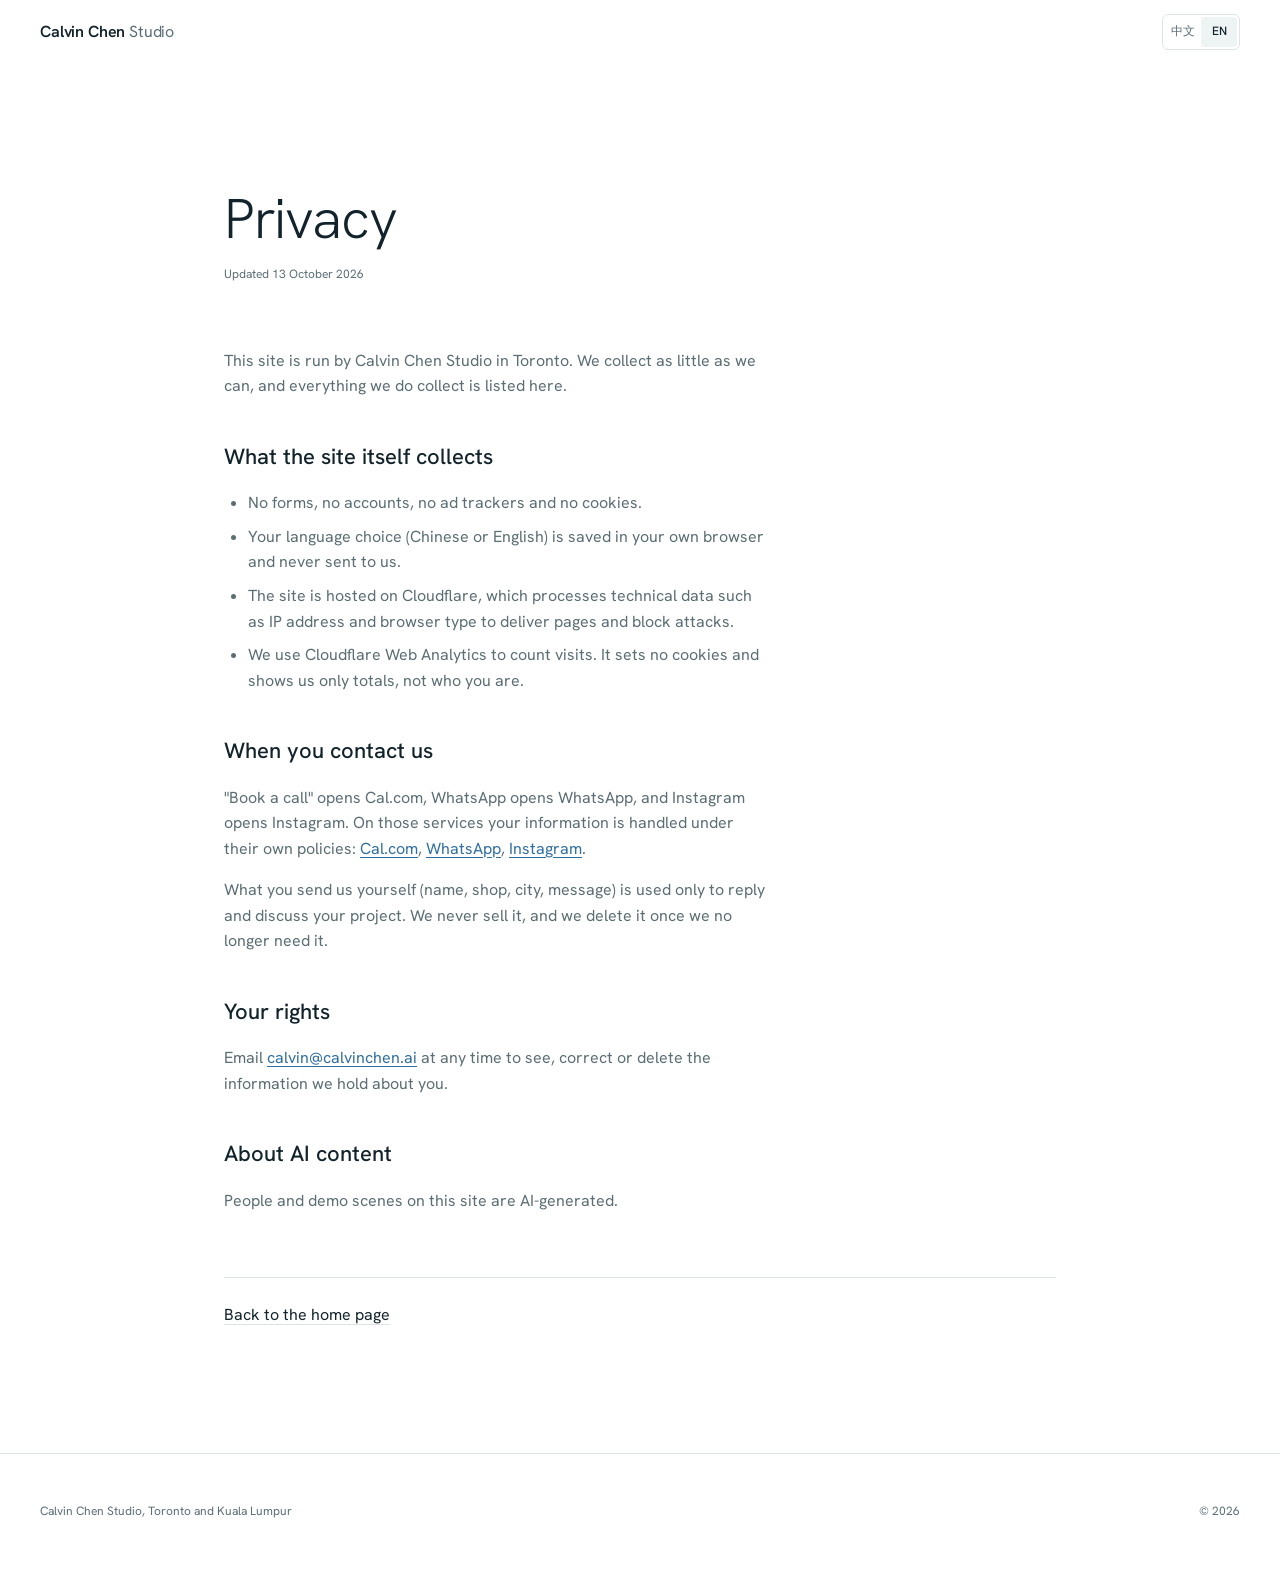
==== privacy.html @ 5a8c60ba "Redesign calvinchen.ai: white, blue-green, wide hero film - Centralised design tokens (tokens.css) a" ====
<!doctype html>
<html lang="zh-Hans" data-lang="zh">
<head>
<meta charset="utf-8">
<meta name="viewport" content="width=device-width, initial-scale=1, viewport-fit=cover">
<title>Privacy · Calvin Chen Studio</title>
<meta name="ccs-title-zh" content="隐私说明 · Calvin Chen Studio">
<meta name="ccs-title-en" content="Privacy · Calvin Chen Studio">
<meta name="description" content="How calvinchen.ai handles visitor information.">
<meta name="referrer" content="strict-origin-when-cross-origin">
<link rel="canonical" href="https://calvinchen.ai/privacy.html">
<link rel="stylesheet" href="assets/css/tokens.css">
<link rel="stylesheet" href="assets/css/base.css">
<link rel="stylesheet" href="assets/css/components.css">
<script src="assets/js/lang.js"></script>
<script src="assets/js/site.js" defer></script>
</head>
<body id="top">
<a class="skip-link" href="#main"><span lang="zh-Hans">跳到正文</span><span lang="en">Skip to content</span></a>

<header class="site-header">
  <div class="container site-header__row">
    <a class="brand" href="index.html">Calvin Chen <span>Studio</span></a>
    <div class="header-actions">
      <div class="lang-switch" role="group" aria-label="Language">
        <button type="button" data-set-lang="zh" aria-pressed="true">中文</button>
        <button type="button" data-set-lang="en" aria-pressed="false">EN</button>
      </div>
    </div>
  </div>
</header>

<main id="main" class="section">
  <div class="container container--narrow">
    <div class="section-head">
      <h1 class="t-h2"><span lang="zh-Hans">隐私说明</span><span lang="en">Privacy</span></h1>
      <p class="t-caption"><span lang="zh-Hans">更新于 2026 年 10 月 13 日</span><span lang="en">Updated 13 October 2026</span></p>
    </div>

    <!-- 中文 -->
    <div class="prose" lang="zh-Hans">
      <p>这个网站由 Calvin Chen Studio（多伦多）运营。我们尽量少收集信息，下面写清楚每一样。</p>

      <h2>网站本身收集什么</h2>
      <ul>
        <li>没有表单，没有账号，不放广告追踪，也不用 cookie。</li>
        <li>你选的语言（中文或 English）只存在你自己的浏览器里，不会传给我们。</li>
        <li>网站托管在 Cloudflare。为了把网页送到你手上、防攻击，Cloudflare 会处理 IP 地址、浏览器类型这类技术信息。</li>
        <li>我们用 Cloudflare Web Analytics 看访问量。它不用 cookie，只给我们汇总后的页面浏览数字，不会认出你是谁。</li>
      </ul>

      <h2>你联系我们的时候</h2>
      <p>点“约 20 分钟”会打开 Cal.com，点 WhatsApp 会打开 WhatsApp，点 Instagram 会打开 Instagram。到了这些平台上，信息按它们各自的隐私政策处理：
        <a href="https://cal.com/privacy" target="_blank" rel="noopener noreferrer">Cal.com</a>、
        <a href="https://www.whatsapp.com/legal/privacy-policy" target="_blank" rel="noopener noreferrer">WhatsApp</a>、
        <a href="https://privacycenter.instagram.com/policy" target="_blank" rel="noopener noreferrer">Instagram</a>。</p>
      <p>你主动发给我们的内容（名字、店名、城市、留言），只用来回复你、谈合作，不卖给任何人，用完不再需要就删除。</p>

      <h2>你的权利</h2>
      <p>你可以随时写信到 <a href="mailto:calvin@calvinchen.ai">calvin@calvinchen.ai</a>，要求查看、更正或删除我们手上关于你的信息。</p>

      <h2>关于 AI 内容</h2>
      <p>网站上的人物和示范画面由 AI 生成。</p>
    </div>

    <!-- English -->
    <div class="prose" lang="en">
      <p>This site is run by Calvin Chen Studio in Toronto. We collect as little as we can, and everything we do collect is listed here.</p>

      <h2>What the site itself collects</h2>
      <ul>
        <li>No forms, no accounts, no ad trackers and no cookies.</li>
        <li>Your language choice (Chinese or English) is saved in your own browser and never sent to us.</li>
        <li>The site is hosted on Cloudflare, which processes technical data such as IP address and browser type to deliver pages and block attacks.</li>
        <li>We use Cloudflare Web Analytics to count visits. It sets no cookies and shows us only totals, not who you are.</li>
      </ul>

      <h2>When you contact us</h2>
      <p>"Book a call" opens Cal.com, WhatsApp opens WhatsApp, and Instagram opens Instagram. On those services your information is handled under their own policies:
        <a href="https://cal.com/privacy" target="_blank" rel="noopener noreferrer">Cal.com</a>,
        <a href="https://www.whatsapp.com/legal/privacy-policy" target="_blank" rel="noopener noreferrer">WhatsApp</a>,
        <a href="https://privacycenter.instagram.com/policy" target="_blank" rel="noopener noreferrer">Instagram</a>.</p>
      <p>What you send us yourself (name, shop, city, message) is used only to reply and discuss your project. We never sell it, and we delete it once we no longer need it.</p>

      <h2>Your rights</h2>
      <p>Email <a href="mailto:calvin@calvinchen.ai">calvin@calvinchen.ai</a> at any time to see, correct or delete the information we hold about you.</p>

      <h2>About AI content</h2>
      <p>People and demo scenes on this site are AI-generated.</p>
    </div>

    <p class="note"><a class="link" href="index.html"><span lang="zh-Hans">回到首页</span><span lang="en">Back to the home page</span></a></p>
  </div>
</main>

<footer class="site-footer">
  <div class="container site-footer__row">
    <span>Calvin Chen Studio, Toronto and Kuala Lumpur</span>
    <span>© <span data-year>2026</span></span>
  </div>
</footer>
</body>
</html>
---- assets/css/tokens.css ----
/* =========================================================
   Calvin Chen Studio · design tokens
   ---------------------------------------------------------
   EVERY colour, font, size, spacing, radius and motion value
   on the site comes from this file. Change a value here and
   the whole site follows. Never hard-code a hex value in any
   other CSS file.

   To try a new palette: edit only the "1. Palette" block.
   The "2. Roles" block maps palette colours to jobs, so the
   rest of the code never needs to know the actual colours.
   ========================================================= */

/* Self-hosted font (no Google request, so no visitor data leaves the site) */
@font-face {
  font-family: "Hanken Grotesk";
  font-style: normal;
  font-display: swap;
  font-weight: 100 900;
  src: url("../fonts/hanken-grotesk-latin.woff2") format("woff2");
  unicode-range: U+0000-00FF, U+0131, U+0152-0153, U+02BB-02BC, U+02C6, U+02DA, U+02DC, U+0304, U+0308, U+0329, U+2000-206F, U+20AC, U+2122, U+2191, U+2193, U+2212, U+2215, U+FEFF, U+FFFD;
}
@font-face {
  font-family: "Hanken Grotesk";
  font-style: normal;
  font-display: swap;
  font-weight: 100 900;
  src: url("../fonts/hanken-grotesk-latin-ext.woff2") format("woff2");
  unicode-range: U+0100-02BA, U+02BD-02C5, U+02C7-02CC, U+02CE-02D7, U+02DD-02FF, U+0304, U+0308, U+0329, U+1D00-1DBF, U+1E00-1E9F, U+1EF2-1EFF, U+2020, U+20A0-20AB, U+20AD-20C0, U+2113, U+2C60-2C7F, U+A720-A7FF;
}

:root {
  /* ---------- 1. Palette (raw colours) ---------- */
  --c-paper:    #FFFFFF;  /* page background */
  --c-mist:     #EEF4F3;  /* cool pale surface, panels */
  --c-mist-2:   #E2ECEA;  /* slightly deeper surface, hover */
  --c-line:     #DCE5E4;  /* hairlines and borders */
  --c-ink:      #12232B;  /* main text, deep petrol */
  --c-slate:    #5B6E74;  /* secondary text */
  --c-fog:      #8A9A9F;  /* decorative only: too light for text (2.9:1) */
  --c-jade:     #1E7A6E;  /* primary accent, taken from the hero footage greens */
  --c-jade-2:   #2A9A8B;  /* lighter jade for small marks */
  --c-harbour:  #2F6F9F;  /* secondary accent: links, focus ring */
  --c-wall:     #1B2A1F;  /* the dark green studio wall in the hero film */

  /* ---------- 2. Roles (what each colour is used for) ---------- */
  --bg:            var(--c-paper);
  --surface:       var(--c-mist);
  --surface-hover: var(--c-mist-2);
  --border:        var(--c-line);
  --text:          var(--c-ink);
  --text-muted:    var(--c-slate);
  --text-faint:    var(--c-slate);   /* text never uses fog: contrast rule 4.5:1 */
  --accent:        var(--c-jade);
  --accent-soft:   color-mix(in srgb, var(--c-jade) 12%, var(--c-paper));
  --accent-mark:   var(--c-jade-2);
  --link:          var(--c-harbour);
  --focus:         var(--c-harbour);
  --media-bg:      var(--c-wall);

  /* Buttons */
  --btn-solid-bg:     var(--c-ink);
  --btn-solid-fg:     var(--c-paper);
  --btn-solid-hover:  var(--c-jade);
  --btn-line-fg:      var(--c-ink);
  --btn-line-border:  var(--c-line);
  --btn-line-hover:   var(--c-ink);

  /* Glass chips on top of video */
  --glass-bg:     color-mix(in srgb, var(--c-paper) 78%, transparent);
  --glass-border: color-mix(in srgb, var(--c-paper) 60%, transparent);
  --glass-text:   var(--c-ink);
  --leader:       color-mix(in srgb, var(--c-paper) 85%, transparent);

  /* ---------- 3. Type ---------- */
  --font-sans: "Hanken Grotesk", "PingFang SC", "Hiragino Sans GB", "Noto Sans SC", "Microsoft YaHei", system-ui, sans-serif;

  /* Scale: a 1.25 ratio, clamped so phones never get oversized text */
  --fs-12: 0.75rem;
  --fs-14: 0.875rem;
  --fs-16: 1rem;
  --fs-18: 1.125rem;
  --fs-22: clamp(1.25rem, 1.1rem + 0.5vw, 1.375rem);
  --fs-28: clamp(1.5rem, 1.25rem + 1vw, 1.75rem);
  --fs-40: clamp(1.875rem, 1.4rem + 2vw, 2.5rem);
  --fs-56: clamp(2.25rem, 1.5rem + 3.2vw, 3.5rem);
  --fs-80: clamp(2.75rem, 1.6rem + 5vw, 5rem);

  --fw-light: 300;
  --fw-regular: 400;
  --fw-medium: 500;
  --fw-semibold: 600;

  --lh-tight: 1.05;
  --lh-snug: 1.25;
  --lh-body: 1.6;
  --lh-zh: 1.8;          /* Chinese needs more air than Latin */
  --track-display: -0.025em;
  --measure: 34rem;      /* about 70 characters per line */

  /* ---------- 4. Space (4px base) ---------- */
  --s-1: 0.25rem;
  --s-2: 0.5rem;
  --s-3: 0.75rem;
  --s-4: 1rem;
  --s-5: 1.5rem;
  --s-6: 2rem;
  --s-7: 3rem;
  --s-8: 4rem;
  --s-9: 6rem;
  --s-10: 8rem;
  --section-y: clamp(4.5rem, 3rem + 6vw, 8rem);
  --gutter: clamp(1rem, 0.5rem + 2.5vw, 2.5rem);
  --container: 75rem;    /* 1200px */
  --container-narrow: 52rem;

  /* ---------- 5. Shape (radius follows hierarchy, not one value for all) ---------- */
  --r-sm: 6px;     /* buttons, small controls */
  --r-md: 12px;    /* images, panels */
  --r-lg: 22px;    /* the hero film frame */
  --r-pill: 999px; /* chips */

  /* ---------- 6. Depth (used once: chips over video) ---------- */
  --shadow-chip: 0 1px 2px color-mix(in srgb, var(--c-ink) 10%, transparent),
                 0 8px 24px color-mix(in srgb, var(--c-ink) 12%, transparent);

  /* ---------- 7. Motion ---------- */
  --ease-out: cubic-bezier(0.22, 1, 0.36, 1);
  --t-fast: 160ms;
  --t-base: 280ms;
  --t-slow: 900ms;

  /* ---------- 8. Layers ---------- */
  --z-header: 50;
}
---- assets/css/base.css ----
/* =========================================================
   Base: reset, typography, layout helpers, language switch.
   Uses tokens only (see tokens.css).
   ========================================================= */

*, *::before, *::after { box-sizing: border-box; }

html {
  -webkit-text-size-adjust: 100%;
  text-size-adjust: 100%;
  scroll-behavior: smooth;
  scroll-padding-top: 5rem;
  background: var(--bg);
}

body {
  margin: 0;
  background: var(--bg);
  color: var(--text);
  font-family: var(--font-sans);
  font-size: var(--fs-16);
  font-weight: var(--fw-regular);
  line-height: var(--lh-body);
  -webkit-font-smoothing: antialiased;
  text-rendering: optimizeLegibility;
  overflow-x: hidden;
}

img, video, svg { display: block; max-width: 100%; }
img, video { height: auto; }

h1, h2, h3, p, ul, ol, dl, dd, figure, blockquote { margin: 0; padding: 0; }
ul, ol { list-style: none; }

a { color: inherit; text-decoration: none; }
button { font: inherit; color: inherit; background: none; border: 0; padding: 0; cursor: pointer; }

:focus-visible {
  outline: 2px solid var(--focus);
  outline-offset: 3px;
  border-radius: var(--r-sm);
}

::selection { background: var(--accent-soft); color: var(--text); }

[hidden] { display: none !important; }

/* ---------- Type roles ---------- */
.t-display {
  font-size: var(--fs-80);
  font-weight: var(--fw-light);
  line-height: var(--lh-tight);
  letter-spacing: var(--track-display);
}
.t-h2 {
  font-size: var(--fs-56);
  font-weight: var(--fw-light);
  line-height: var(--lh-tight);
  letter-spacing: var(--track-display);
}
.t-h3 {
  font-size: var(--fs-22);
  font-weight: var(--fw-medium);
  line-height: var(--lh-snug);
}
.t-lead {
  font-size: var(--fs-18);
  color: var(--text-muted);
  max-width: var(--measure);
}
.t-body { color: var(--text-muted); max-width: var(--measure); }
.t-small { font-size: var(--fs-14); color: var(--text-muted); }
.t-caption { font-size: var(--fs-12); color: var(--text-faint); }

/* Section label: sentence case, small, quiet (never all caps) */
.t-label {
  font-size: var(--fs-14);
  font-weight: var(--fw-medium);
  color: var(--accent);
}

/* Chinese reading mode: more air in body text, steadier headings */
html[data-lang="zh"] body { line-height: var(--lh-zh); }
html[data-lang="zh"] .t-display { line-height: 1.18; letter-spacing: 0.01em; font-weight: var(--fw-regular); }
html[data-lang="zh"] .t-h2 { line-height: 1.25; letter-spacing: 0.01em; font-weight: var(--fw-regular); }
html[data-lang="zh"] .t-h3 { letter-spacing: 0.02em; }

/* ---------- Layout helpers ---------- */
.container {
  width: 100%;
  max-width: calc(var(--container) + var(--gutter) * 2);
  margin-inline: auto;
  padding-inline: var(--gutter);
}
.container--narrow { max-width: calc(var(--container-narrow) + var(--gutter) * 2); }

.section { padding-block: var(--section-y); }
.section--surface { background: var(--surface); }

.section-head { display: grid; gap: var(--s-4); margin-bottom: var(--s-8); }

.visually-hidden {
  position: absolute !important;
  width: 1px; height: 1px;
  overflow: hidden; clip: rect(0 0 0 0);
  white-space: nowrap;
}

.skip-link {
  position: absolute; left: var(--s-4); top: -3rem;
  background: var(--text); color: var(--bg);
  padding: var(--s-2) var(--s-4); border-radius: var(--r-sm);
  z-index: 100;
}
.skip-link:focus { top: var(--s-4); }

/* ---------- Language switch ----------
   Every bilingual string is written twice:
   <span lang="zh-Hans">…</span><span lang="en">…</span>
   The <html data-lang> value decides which one shows. */
html[data-lang="zh"] body [lang="en"] { display: none !important; }
html[data-lang="en"] body [lang="zh-Hans"] { display: none !important; }

/* ---------- Motion preference ---------- */
@media (prefers-reduced-motion: reduce) {
  html { scroll-behavior: auto; }
  *, *::before, *::after {
    animation-duration: 0.01ms !important;
    animation-iteration-count: 1 !important;
    transition-duration: 0.01ms !important;
  }
}
---- assets/css/components.css ----
/* =========================================================
   Components. Each block is reusable on any page.
   Uses tokens only (see tokens.css).
   ========================================================= */

/* ---------- Buttons: minimal ----------
   .btn            base
   .btn--solid     one primary action per view
   .btn--line      quiet secondary action
   .btn--sm        compact (header) */
.btn {
  display: inline-flex;
  align-items: center;
  justify-content: center;
  gap: var(--s-2);
  min-height: 2.75rem;
  padding: 0 var(--s-5);
  border-radius: var(--r-sm);
  border: 1px solid transparent;
  font-size: var(--fs-14);
  font-weight: var(--fw-medium);
  letter-spacing: 0.005em;
  white-space: nowrap;
  transition: background-color var(--t-fast) var(--ease-out),
              border-color var(--t-fast) var(--ease-out),
              color var(--t-fast) var(--ease-out);
}
.btn--solid { background: var(--btn-solid-bg); color: var(--btn-solid-fg); }
.btn--solid:hover { background: var(--btn-solid-hover); }
.btn--line { color: var(--btn-line-fg); border-color: var(--btn-line-border); background: transparent; }
.btn--line:hover { border-color: var(--btn-line-hover); }
.btn--sm { min-height: 2.25rem; padding: 0 var(--s-4); }

/* Text link with a quiet underline */
.link {
  color: var(--text);
  text-decoration: underline;
  text-decoration-color: var(--border);
  text-decoration-thickness: 1px;
  text-underline-offset: 0.25em;
  transition: text-decoration-color var(--t-fast) var(--ease-out);
}
.link:hover { text-decoration-color: currentColor; }

/* ---------- Pill badge (above hero headline) ---------- */
.badge {
  display: inline-flex;
  align-items: center;
  gap: var(--s-2);
  padding: var(--s-1) var(--s-4) var(--s-1) var(--s-2);
  border: 1px solid var(--border);
  border-radius: var(--r-pill);
  font-size: var(--fs-14);
  color: var(--text-muted);
  background: var(--bg);
}
@media (max-width: 420px) { .badge { font-size: var(--fs-12); } }
.badge__dot {
  width: 0.5rem; height: 0.5rem;
  border-radius: 50%;
  background: var(--accent-mark);
  box-shadow: 0 0 0 4px var(--accent-soft);
}

/* ---------- Header ---------- */
.site-header {
  position: sticky; top: 0;
  z-index: var(--z-header);
  background: color-mix(in srgb, var(--bg) 86%, transparent);
  -webkit-backdrop-filter: saturate(160%) blur(14px);
  backdrop-filter: saturate(160%) blur(14px);
  border-bottom: 1px solid transparent;
  transition: border-color var(--t-base) var(--ease-out);
}
.site-header.is-scrolled { border-bottom-color: var(--border); }
.site-header__row {
  display: flex; align-items: center; justify-content: space-between;
  gap: var(--s-5);
  min-height: 4rem;
}
.brand { font-size: var(--fs-16); font-weight: var(--fw-semibold); letter-spacing: -0.01em; }
.brand span { color: var(--text-faint); font-weight: var(--fw-regular); }
.nav { display: flex; gap: var(--s-6); font-size: var(--fs-14); color: var(--text-muted); }
.nav a:hover { color: var(--text); }
.header-actions { display: flex; align-items: center; gap: var(--s-3); }

.lang-switch {
  display: inline-flex;
  border: 1px solid var(--border);
  border-radius: var(--r-sm);
  padding: 2px;
  font-size: var(--fs-12);
}
.lang-switch button {
  min-width: 2.25rem; min-height: 1.875rem;
  border-radius: calc(var(--r-sm) - 2px);
  color: var(--text-muted);
}
.lang-switch button[aria-pressed="true"] { background: var(--surface); color: var(--text); font-weight: var(--fw-medium); }

@media (max-width: 860px) { .nav { display: none; } }
@media (max-width: 420px) { .header-actions .btn { display: none; } }

/* ---------- Hero ---------- */
.hero { padding-top: clamp(3rem, 2rem + 4vw, 5.5rem); text-align: center; }
.hero__inner { display: grid; justify-items: center; gap: var(--s-5); }
.hero__title { max-width: 14ch; }
html[data-lang="zh"] .hero__title { max-width: none; }
.hero__lead { margin-inline: auto; }
.hero__actions { display: flex; flex-wrap: wrap; justify-content: center; gap: var(--s-3); margin-top: var(--s-2); }

/* ---------- Film frame + annotations (the one signature element) ---------- */
.film {
  position: relative;
  margin-top: clamp(2.5rem, 1.5rem + 4vw, 4.5rem);
  border-radius: var(--r-lg);
  overflow: hidden;
  background: var(--media-bg);
  aspect-ratio: 16 / 9;
  isolation: isolate;
}
.film__video, .film__lines {
  position: absolute; inset: 0;
  width: 100%; height: 100%;
}
.film__video { object-fit: cover; }
.film__lines { pointer-events: none; }
.film__lines line { stroke: var(--leader); stroke-width: 1; vector-effect: non-scaling-stroke; }
.film__lines circle { fill: var(--c-paper); }
.film__lines .ring { fill: none; stroke: var(--leader); stroke-width: 1; vector-effect: non-scaling-stroke; }

.chip {
  position: absolute;
  display: grid; gap: 2px;
  padding: var(--s-2) var(--s-4);
  border-radius: var(--r-md);
  background: var(--glass-bg);
  border: 1px solid var(--glass-border);
  color: var(--glass-text);
  box-shadow: var(--shadow-chip);
  -webkit-backdrop-filter: blur(16px) saturate(140%);
  backdrop-filter: blur(16px) saturate(140%);
  text-align: left;
  font-size: var(--fs-14);
  line-height: 1.35;
}
.chip__title { font-weight: var(--fw-medium); display: flex; align-items: center; gap: var(--s-2); }
.chip__sub { color: var(--text-muted); font-size: var(--fs-12); }
.chip__dot { width: 0.4rem; height: 0.4rem; border-radius: 50%; background: var(--accent-mark); }

/* Positions match the SVG leader lines (video is 1600 x 900) */
.chip--a { right: 77.5%; top: 31%; }
.chip--b { left: 77.5%; top: 74%; }

/* Phones: the frame becomes portrait (shows the original footage), chips stack at the bottom */
@media (max-width: 720px) {
  .film { aspect-ratio: 4 / 5; border-radius: var(--r-md); margin-inline: calc(var(--gutter) * -0.5); }
  .film__lines { display: none; }
  .chip { position: static; }
  .film__chips {
    position: absolute; left: var(--s-3); right: var(--s-3); bottom: var(--s-3);
    display: flex; flex-wrap: wrap; gap: var(--s-2);
  }
}

/* One orchestrated load sequence: headline, then film, then annotations.
   Pure CSS (runs even if site.js fails); every element ends fully visible. */
@keyframes ccs-rise { from { opacity: 0; transform: translateY(14px); } to { opacity: 1; transform: none; } }
@keyframes ccs-unmask { from { clip-path: inset(6% 4% 0 4% round var(--r-lg)); } to { clip-path: inset(0 0 0 0 round var(--r-lg)); } }
@keyframes ccs-draw { from { stroke-dashoffset: 600; } to { stroke-dashoffset: 0; } }
@keyframes ccs-fade { from { opacity: 0; } to { opacity: 1; } }
.js .hero [data-seq] { animation: ccs-rise var(--t-slow) var(--ease-out) both; }
.js .hero [data-seq="1"] { animation-delay: 110ms; }
.js .hero [data-seq="2"] { animation-delay: 220ms; }
.js .hero [data-seq="3"] { animation-delay: 330ms; }
.js .hero .film { animation: ccs-unmask 1.2s var(--ease-out) 0.35s both; }
.js .film__lines line { stroke-dasharray: 600; animation: ccs-draw 1s var(--ease-out) 1.3s both; }
.js .hero .chip, .js .film__lines circle { animation: ccs-fade 0.6s var(--ease-out) 1.6s both; }

/* Pause / play for the looping film (motion over 5s must be stoppable) */
.film__toggle {
  position: absolute; right: var(--s-4); bottom: var(--s-4);
  width: 2.25rem; height: 2.25rem;
  display: grid; place-items: center;
  border-radius: 50%;
  background: var(--glass-bg);
  border: 1px solid var(--glass-border);
  color: var(--glass-text);
  -webkit-backdrop-filter: blur(12px); backdrop-filter: blur(12px);
  opacity: 0.85;
  transition: opacity var(--t-fast) var(--ease-out);
}
.film__toggle:hover { opacity: 1; }
.film__toggle svg { fill: currentColor; }
.film__toggle > span { display: grid; place-items: center; }
@media (max-width: 720px) { .film__toggle { right: var(--s-3); bottom: var(--s-3); } .film__chips { right: 3.5rem !important; } }

/* ---------- Work (uneven editorial layout, not a card grid) ---------- */
.work {
  display: grid;
  grid-template-columns: repeat(12, 1fr);
  gap: var(--s-7) var(--s-5);
}
.case { display: grid; gap: var(--s-4); align-content: start; }
.case__media { border-radius: var(--r-md); overflow: hidden; background: var(--surface); }
.case__media img { width: 100%; height: 100%; object-fit: cover; aspect-ratio: 4 / 3; }
.case__text { display: grid; gap: var(--s-2); }
.case--lead { grid-column: 1 / span 7; }
.case--lead .case__media img { aspect-ratio: 5 / 4; }
.case--side { grid-column: 9 / span 4; align-self: end; }
.case--mid  { grid-column: 2 / span 5; }
.case--home { grid-column: 8 / span 5; margin-top: var(--s-9); }
.case__stat { color: var(--text); font-weight: var(--fw-medium); }

.note {
  margin-top: var(--s-8);
  padding-top: var(--s-5);
  border-top: 1px solid var(--border);
  max-width: var(--container-narrow);
}

@media (max-width: 860px) {
  .work { grid-template-columns: 1fr 1fr; gap: var(--s-7) var(--s-4); }
  .case--lead { grid-column: 1 / -1; }
  .case--side, .case--mid, .case--home { grid-column: auto; margin-top: 0; align-self: start; }
}
@media (max-width: 560px) {
  .work { grid-template-columns: 1fr; }
}

/* ---------- Steps (a real sequence, so numbers are earned) ---------- */
.steps {
  display: grid;
  grid-template-columns: repeat(4, 1fr);
  gap: var(--s-5);
  counter-reset: step;
  position: relative;
}
.steps::before {
  content: ""; position: absolute; left: 0; right: 0; top: 1.25rem;
  height: 1px; background: var(--border);
}
.step { position: relative; display: grid; grid-template-rows: auto auto 1fr; align-content: start; gap: var(--s-3); padding-right: var(--s-4); }
.step__num {
  width: 2.5rem; height: 2.5rem;
  display: grid; place-items: center;
  border-radius: 50%;
  background: var(--bg);
  border: 1px solid var(--border);
  font-size: var(--fs-14);
  font-weight: var(--fw-medium);
  color: var(--accent);
  position: relative;
  margin-bottom: var(--s-3);
}
.section--surface .step__num { background: var(--surface); }
@media (max-width: 860px) {
  .steps { grid-template-columns: 1fr 1fr; row-gap: var(--s-7); }
  .steps::before { display: none; }
}
@media (max-width: 520px) { .steps { grid-template-columns: 1fr; } }

/* ---------- Instagram / case files panel ---------- */
.feature {
  display: grid;
  grid-template-columns: 1.1fr 0.9fr;
  align-items: center;
  gap: var(--s-8);
}
.feature__text { display: grid; gap: var(--s-4); justify-items: start; }
.feature__figure { position: relative; }
.feature__figure img { border-radius: var(--r-md); width: 100%; aspect-ratio: 1; object-fit: cover; }
.feature__figure figcaption {
  position: absolute; left: var(--s-4); bottom: var(--s-4);
}
.feature__figure .chip { position: static; }
@media (max-width: 860px) { .feature { grid-template-columns: 1fr; gap: var(--s-6); } }

/* ---------- About ---------- */
.about {
  display: grid;
  grid-template-columns: 1.15fr 0.85fr;
  gap: var(--s-8);
  align-items: start;
}
.about__quote { font-size: var(--fs-40); font-weight: var(--fw-light); line-height: 1.15; letter-spacing: -0.015em; }
html[data-lang="zh"] .about__quote { line-height: 1.45; letter-spacing: 0.01em; font-weight: var(--fw-regular); }
.about__body { display: grid; gap: var(--s-6); }
.facts { display: grid; border-top: 1px solid var(--border); }
.facts div {
  display: grid; grid-template-columns: 7rem 1fr; gap: var(--s-4);
  padding: var(--s-3) 0; border-bottom: 1px solid var(--border);
  font-size: var(--fs-14);
}
.facts dt { color: var(--text-faint); }
@media (max-width: 860px) { .about { grid-template-columns: 1fr; gap: var(--s-6); } }

/* ---------- Contact list ---------- */
.contact-head { display: grid; gap: var(--s-4); margin-bottom: var(--s-7); }
.contact-list { border-top: 1px solid var(--text); }
.contact-row {
  display: grid;
  grid-template-columns: 1fr auto;
  align-items: center;
  gap: var(--s-4);
  padding: var(--s-5) var(--s-2);
  border-bottom: 1px solid var(--border);
  transition: background-color var(--t-fast) var(--ease-out);
}
.contact-row:hover { background: var(--surface); }
button.contact-row { width: 100%; text-align: left; }
.contact-row__main { display: grid; gap: 2px; }
.contact-row__title { font-size: var(--fs-22); font-weight: var(--fw-regular); }
.contact-row__meta { font-size: var(--fs-14); color: var(--text-faint); }
.contact-row__action { font-size: var(--fs-14); color: var(--accent); font-weight: var(--fw-medium); }

/* ---------- Footer ---------- */
.site-footer { padding-block: var(--s-7); border-top: 1px solid var(--border); }
.site-footer__row {
  display: flex; flex-wrap: wrap; justify-content: space-between; gap: var(--s-3) var(--s-6);
  font-size: var(--fs-12); color: var(--text-faint);
}
.site-footer a:hover { color: var(--text); }

/* ---------- Long-form text (privacy page) ---------- */
.prose { display: grid; gap: var(--s-4); max-width: var(--measure); color: var(--text-muted); }
.prose h2 { color: var(--text); font-size: var(--fs-22); font-weight: var(--fw-medium); margin-top: var(--s-5); }
.prose ul { display: grid; gap: var(--s-2); padding-left: var(--s-5); list-style: disc; }
.prose a { color: var(--link); text-decoration: underline; text-underline-offset: 0.2em; }
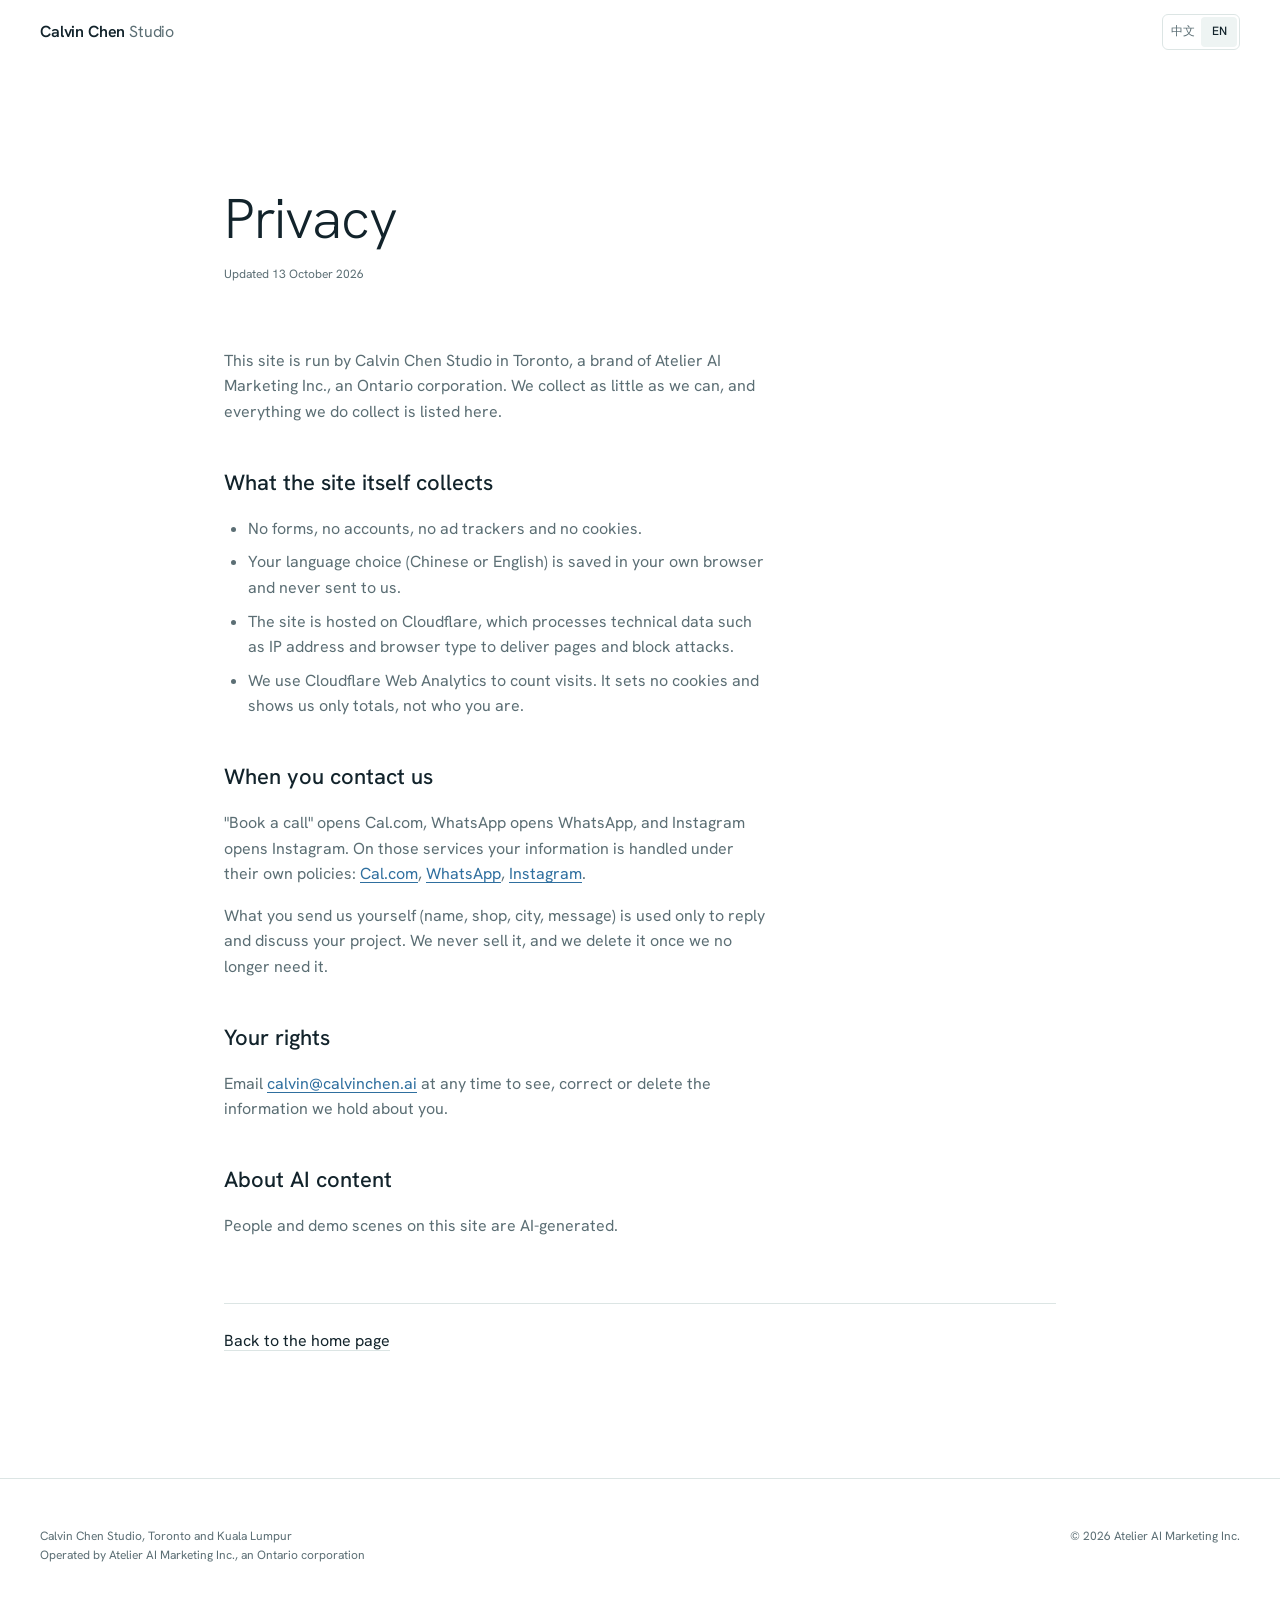
==== commit 3d26ff38: "Footer and privacy page: name Atelier AI Marketing Inc. as the operating company Calvin Chen Studio " ====
--- a/privacy.html
+++ b/privacy.html
@@ -39,7 +39,7 @@
 
     <!-- 中文 -->
     <div class="prose" lang="zh-Hans">
-      <p>这个网站由 Calvin Chen Studio（多伦多）运营。我们尽量少收集信息，下面写清楚每一样。</p>
+      <p>这个网站由 Calvin Chen Studio（多伦多）运营。Calvin Chen Studio 是 Atelier AI Marketing Inc. 的品牌，这家公司在安大略省注册。我们尽量少收集信息，下面写清楚每一样。</p>
 
       <h2>网站本身收集什么</h2>
       <ul>
@@ -65,7 +65,7 @@
 
     <!-- English -->
     <div class="prose" lang="en">
-      <p>This site is run by Calvin Chen Studio in Toronto. We collect as little as we can, and everything we do collect is listed here.</p>
+      <p>This site is run by Calvin Chen Studio in Toronto, a brand of Atelier AI Marketing Inc., an Ontario corporation. We collect as little as we can, and everything we do collect is listed here.</p>
 
       <h2>What the site itself collects</h2>
       <ul>
@@ -95,8 +95,8 @@
 
 <footer class="site-footer">
   <div class="container site-footer__row">
-    <span>Calvin Chen Studio, Toronto and Kuala Lumpur</span>
-    <span>© <span data-year>2026</span></span>
+    <span>Calvin Chen Studio, Toronto and Kuala Lumpur<br><span lang="zh-Hans">由 Atelier AI Marketing Inc.（安大略省注册公司）经营</span><span lang="en">Operated by Atelier AI Marketing Inc., an Ontario corporation</span></span>
+    <span>© <span data-year>2026</span> Atelier AI Marketing Inc.</span>
   </div>
 </footer>
 </body>
